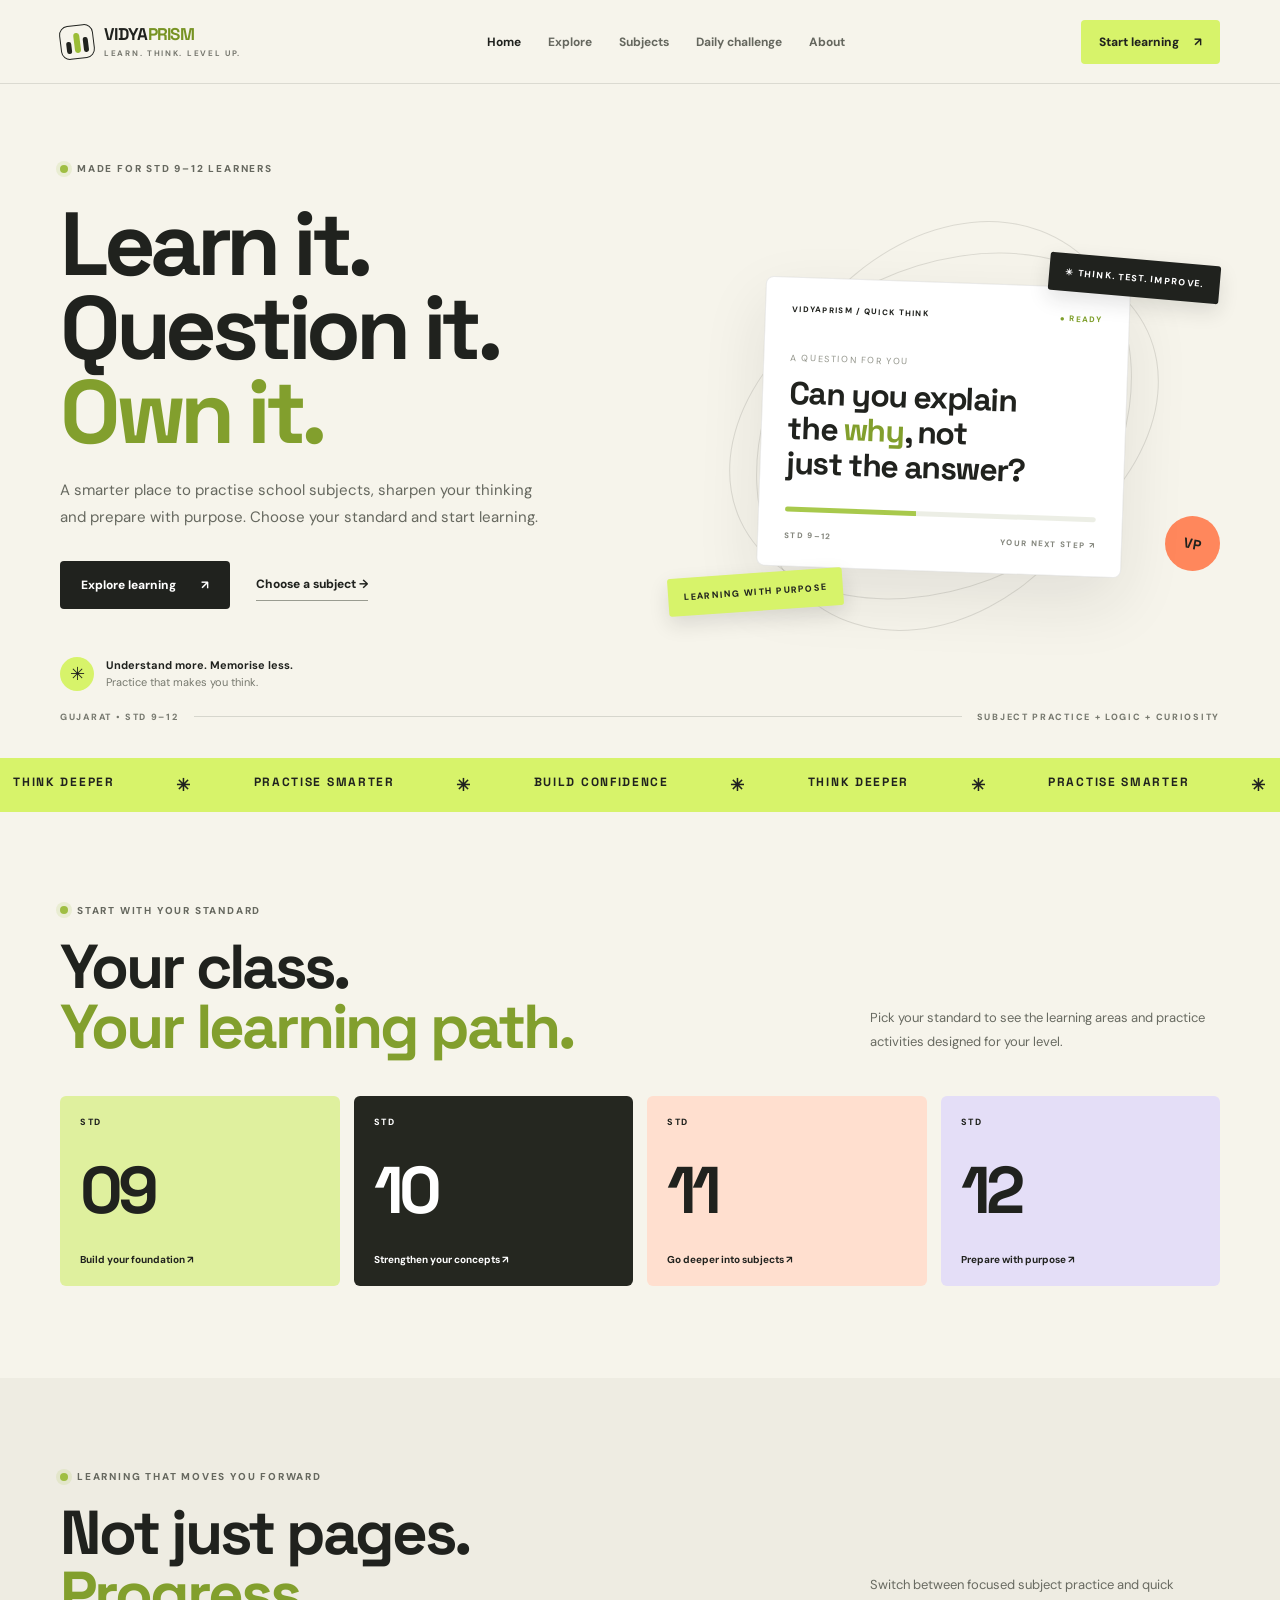
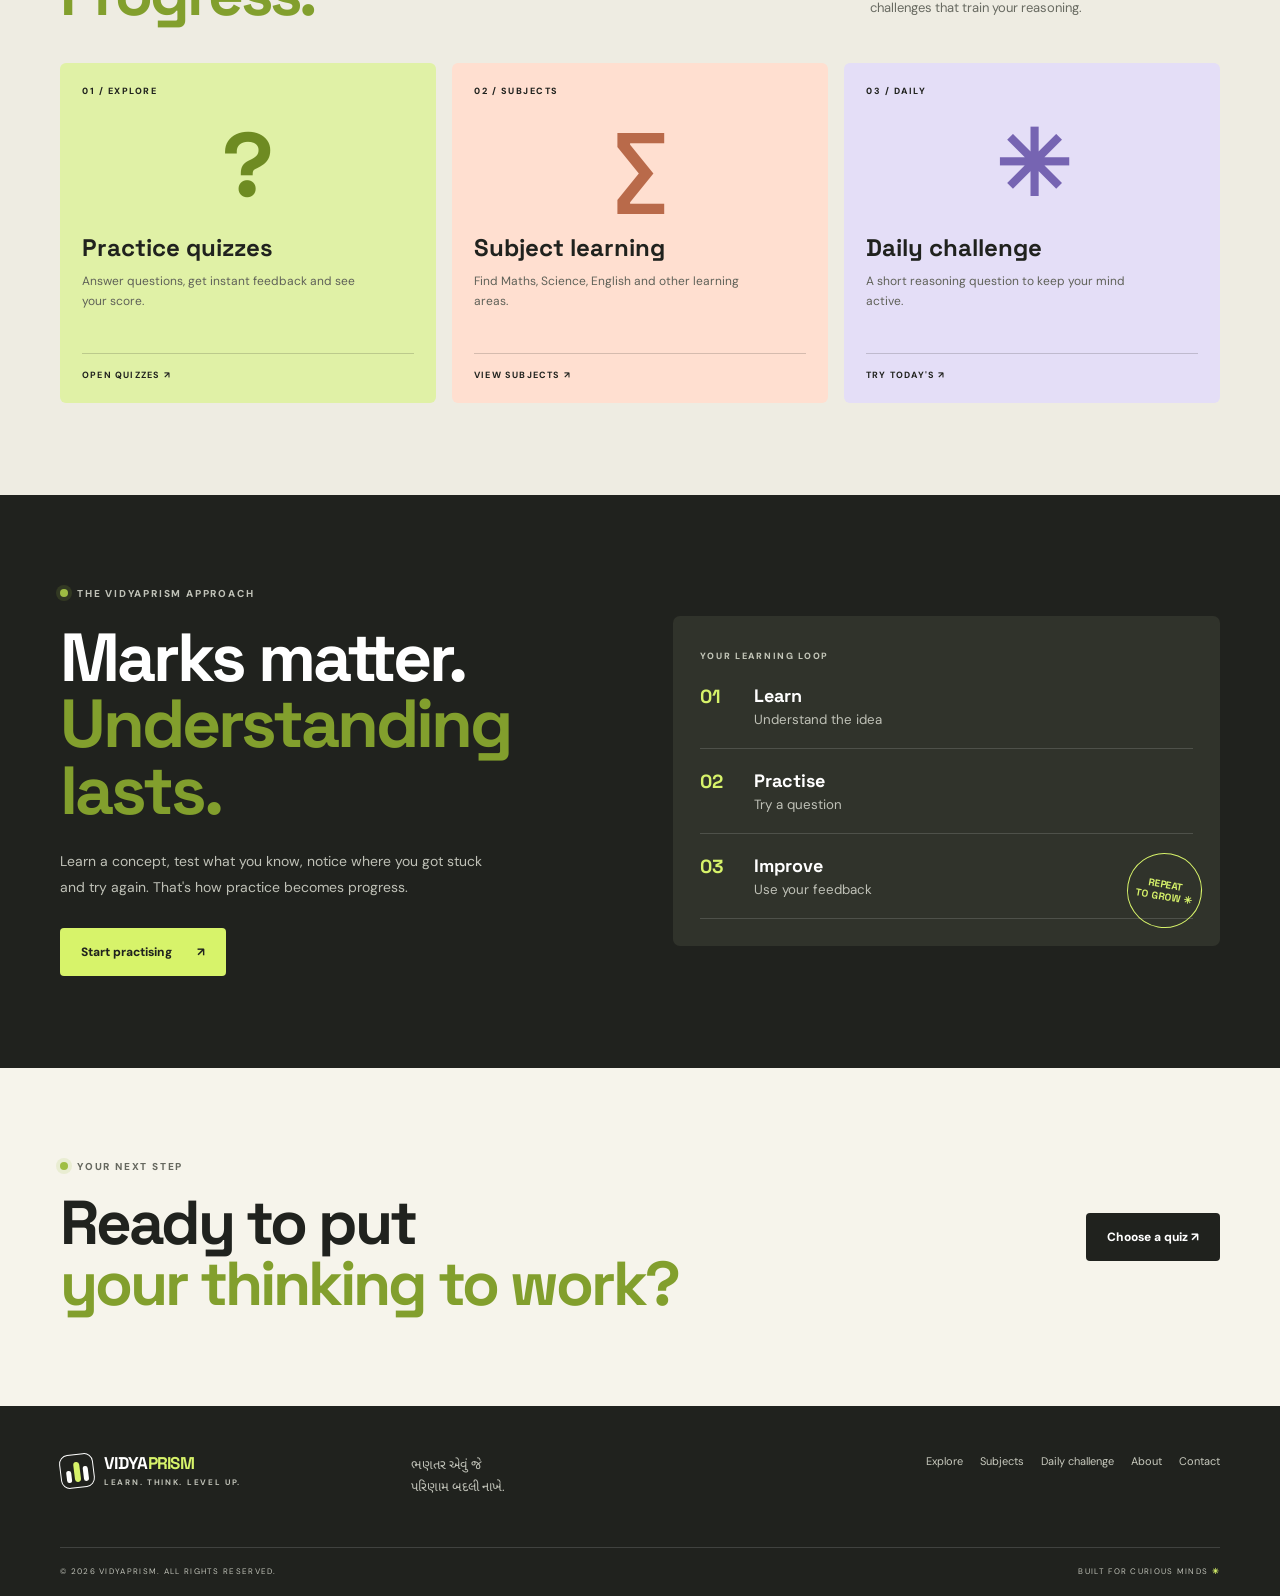
==== index.html @ 50ec36ed "Upload VIDYAPRISM Website" ====
<!doctype html>
<html lang="en">
<head>
<meta charset="utf-8"><meta name="viewport" content="width=device-width, initial-scale=1">
<meta name="theme-color" content="#f6f4eb"><meta name="description" content="VIDYAPRISM learning hub for Std 9–12: quizzes, subject practice and daily challenges.">
<title>Learn Beyond the Lesson | VIDYAPRISM</title>
<link rel="preconnect" href="https://fonts.googleapis.com"><link rel="preconnect" href="https://fonts.gstatic.com" crossorigin>
<link href="https://fonts.googleapis.com/css2?family=DM+Sans:wght@400;500;600;700;800&family=Space+Grotesk:wght@500;600;700&family=Noto+Sans+Gujarati:wght@400;500;600;700&display=swap" rel="stylesheet">
<link rel="stylesheet" href="assets/css/style.css"><script src="assets/js/app.js" defer></script>
</head>
<body>
<a class="skip-link" href="#main">Skip to content</a>
<header class="site-header"><div class="container nav-wrap">
<a class="brand" href="index.html" aria-label="VIDYAPRISM home"><span class="brand-mark"><i></i><i></i><i></i></span><span class="brand-name">VIDYA<span>PRISM</span><small>LEARN. THINK. LEVEL UP.</small></span></a>
<button class="menu-toggle" aria-label="Open navigation" aria-expanded="false" aria-controls="primary-nav"><span></span><span></span></button>
<nav class="nav-links" id="primary-nav" aria-label="Main navigation"><a class="active" href="index.html">Home</a><a class="" href="explore.html">Explore</a><a class="" href="subjects.html">Subjects</a><a class="" href="daily-challenge.html">Daily challenge</a><a class="" href="about.html">About</a></nav>
<a class="nav-cta" href="explore.html">Start learning <b>↗</b></a>
</div></header>
<main id="main">
<section class="hero section-pad"><div class="container hero-grid">
<div class="hero-copy"><div class="eyebrow"><i></i> MADE FOR STD 9–12 LEARNERS</div>
<h1>Learn it.<br>Question it.<br><em>Own it.</em></h1>
<p class="hero-lead">A smarter place to practise school subjects, sharpen your thinking and prepare with purpose. Choose your standard and start learning.</p>
<div class="hero-actions"><a class="btn btn-dark" href="explore.html">Explore learning <b>↗</b></a><a class="text-link" href="subjects.html">Choose a subject <b>→</b></a></div>
<div class="hero-proof"><span class="proof-icon">✳</span><p><strong>Understand more. Memorise less.</strong><br><span>Practice that makes you think.</span></p></div></div>
<div class="hero-art"><div class="orbit orbit-a"></div><div class="orbit orbit-b"></div>
<div class="hero-note note-top">✳ THINK. TEST. IMPROVE.</div>
<div class="hero-board"><div class="board-top"><span>VIDYAPRISM / QUICK THINK</span><span class="pill-live">● READY</span></div><div class="board-tag">A QUESTION FOR YOU</div>
<h2>Can you explain<br>the <em>why</em>, not<br>just the answer?</h2><div class="board-rule"></div><div class="board-bottom"><span>STD 9–12</span><span>YOUR NEXT STEP ↗</span></div></div>
<div class="hero-note note-bottom">LEARNING WITH PURPOSE</div><div class="hero-orb">VP</div></div>
</div><div class="container hero-meta"><span>GUJARAT • STD 9–12</span><i></i><span>SUBJECT PRACTICE + LOGIC + CURIOSITY</span></div></section>
<section class="ticker"><div class="ticker-track"><span>THINK DEEPER</span><b>✳</b><span>PRACTISE SMARTER</span><b>✳</b><span>BUILD CONFIDENCE</span><b>✳</b><span>THINK DEEPER</span><b>✳</b><span>PRACTISE SMARTER</span><b>✳</b></div></section>
<section class="section-pad"><div class="container"><div class="section-heading"><div><div class="eyebrow"><i></i> START WITH YOUR STANDARD</div><h2>Your class.<br><em>Your learning path.</em></h2></div><p>Pick your standard to see the learning areas and practice activities designed for your level.</p></div>
<div class="grade-grid">
<a class="grade-card" href="subjects.html?grade=9"><span>STD</span><strong>09</strong><b>Build your foundation ↗</b></a>
<a class="grade-card grade-dark" href="subjects.html?grade=10"><span>STD</span><strong>10</strong><b>Strengthen your concepts ↗</b></a>
<a class="grade-card grade-orange" href="subjects.html?grade=11"><span>STD</span><strong>11</strong><b>Go deeper into subjects ↗</b></a>
<a class="grade-card grade-purple" href="subjects.html?grade=12"><span>STD</span><strong>12</strong><b>Prepare with purpose ↗</b></a>
</div></div></section>
<section class="section-pad feature-section"><div class="container"><div class="section-heading"><div><div class="eyebrow"><i></i> LEARNING THAT MOVES YOU FORWARD</div><h2>Not just pages.<br><em>Progress.</em></h2></div><p>Switch between focused subject practice and quick challenges that train your reasoning.</p></div>
<div class="feature-grid">
<a class="feature-card lime-card" href="explore.html"><span class="card-index">01 / EXPLORE</span><div class="card-art">?</div><h3>Practice quizzes</h3><p>Answer questions, get instant feedback and see your score.</p><b>OPEN QUIZZES ↗</b></a>
<a class="feature-card peach-card" href="subjects.html"><span class="card-index">02 / SUBJECTS</span><div class="card-art">∑</div><h3>Subject learning</h3><p>Find Maths, Science, English and other learning areas.</p><b>VIEW SUBJECTS ↗</b></a>
<a class="feature-card purple-card" href="daily-challenge.html"><span class="card-index">03 / DAILY</span><div class="card-art">✳</div><h3>Daily challenge</h3><p>A short reasoning question to keep your mind active.</p><b>TRY TODAY'S ↗</b></a>
</div></div></section>
<section class="dark-feature section-pad"><div class="container dark-grid"><div><div class="eyebrow light"><i></i> THE VIDYAPRISM APPROACH</div><h2>Marks matter.<br><em>Understanding lasts.</em></h2><p>Learn a concept, test what you know, notice where you got stuck and try again. That's how practice becomes progress.</p><a class="btn btn-lime" href="explore.html">Start practising <b>↗</b></a></div>
<div class="dark-panel"><span>YOUR LEARNING LOOP</span><div class="loop-step"><b>01</b><strong>Learn</strong><small>Understand the idea</small></div><div class="loop-step"><b>02</b><strong>Practise</strong><small>Try a question</small></div><div class="loop-step"><b>03</b><strong>Improve</strong><small>Use your feedback</small></div><div class="loop-stamp">REPEAT<br>TO GROW ✳</div></div></div></section>
<section class="section-pad"><div class="container cta-strip"><div><div class="eyebrow"><i></i> YOUR NEXT STEP</div><h2>Ready to put<br><em>your thinking to work?</em></h2></div><a class="btn btn-dark" href="explore.html">Choose a quiz ↗</a></div></section>
</main>
<footer class="site-footer"><div class="container footer-top">
<a class="brand brand-footer" href="index.html"><span class="brand-mark"><i></i><i></i><i></i></span><span class="brand-name">VIDYA<span>PRISM</span><small>LEARN. THINK. LEVEL UP.</small></span></a>
<p>ભણતર એવું જે<br>પરિણામ બદલી નાખે.</p>
<div class="footer-links"><a href="explore.html">Explore</a><a href="subjects.html">Subjects</a><a href="daily-challenge.html">Daily challenge</a><a href="about.html">About</a><a href="contact.html">Contact</a></div>
</div><div class="container footer-bottom"><span>© <span data-year></span> VIDYAPRISM. ALL RIGHTS RESERVED.</span><span>BUILT FOR CURIOUS MINDS <b>✳</b></span></div></footer>
</body></html>
---- assets/css/style.css ----
*{box-sizing:border-box}html{scroll-behavior:smooth}body{margin:0;background:#f6f4eb;color:#20221e;font-family:"DM Sans","Noto Sans Gujarati",sans-serif;-webkit-font-smoothing:antialiased}a{color:inherit;text-decoration:none}button,input,select{font:inherit}.container{width:min(1160px,calc(100% - 48px));margin:auto}.section-pad{padding:92px 0}.compact-top{padding-top:12px}.skip-link{position:absolute;left:-999px;top:10px;background:#d7f36a;padding:12px;z-index:50}.skip-link:focus{left:10px}.site-header{height:84px;display:flex;align-items:center;border-bottom:1px solid #20221e20;position:sticky;top:0;z-index:20;background:#f6f4ebee;backdrop-filter:blur(12px)}.nav-wrap{display:flex;align-items:center;justify-content:space-between;gap:25px}.brand{display:flex;align-items:center;gap:10px;min-width:190px}.brand-mark{width:34px;height:34px;display:flex;align-items:flex-end;gap:3px;padding:5px;border:1.5px solid #20221e;border-radius:9px;transform:rotate(-7deg)}.brand-mark i{display:block;width:6px;background:#20221e;border-radius:4px;height:12px}.brand-mark i:nth-child(2){height:20px;background:#9bbd36}.brand-mark i:nth-child(3){height:15px}.brand-name{font:700 17px "Space Grotesk",sans-serif;letter-spacing:-.7px;line-height:1}.brand-name>span{color:#779323}.brand-name small{display:block;font:700 8px "DM Sans",sans-serif;letter-spacing:1.7px;margin-top:5px;color:#77786f}.nav-links{display:flex;gap:27px;align-items:center}.nav-links a{font-size:12px;font-weight:700;color:#65675e}.nav-links a.active,.nav-links a:hover{color:#20221e}.nav-cta{background:#d7f36a;padding:14px 18px;border-radius:4px;font-size:12px;font-weight:800}.nav-cta b{margin-left:12px}.menu-toggle{display:none}
.eyebrow{display:flex;align-items:center;gap:9px;font-size:10px;letter-spacing:1.8px;font-weight:800;color:#66685f;text-transform:uppercase}.eyebrow i{width:8px;height:8px;border-radius:50%;background:#9fbe43;box-shadow:0 0 0 4px #9fbe4325}h1,h2,h3,p{margin-top:0}.hero{padding-top:78px;padding-bottom:35px;overflow:hidden}.hero-grid{display:grid;grid-template-columns:1fr 1fr;gap:55px;align-items:center}.hero h1,.page-hero h1{font:700 clamp(58px,7vw,90px)/.94 "Space Grotesk",sans-serif;letter-spacing:-5.5px;margin:27px 0 22px}.hero h1 em,.page-hero h1 em,.section-heading h2 em,.dark-grid h2 em,.cta-strip h2 em,.about-quote h2 em{font-style:normal;color:#829f2d}.hero-lead,.page-hero p{max-width:500px;font-size:15px;line-height:1.8;color:#66685f}.hero-actions{display:flex;gap:26px;align-items:center;margin-top:30px}.btn{display:inline-flex;align-items:center;gap:25px;padding:16px 21px;border:0;border-radius:4px;font-size:12px;font-weight:800;cursor:pointer;transition:transform .2s,background .2s}.btn:hover{transform:translateY(-2px)}.btn-dark{background:#20221e;color:#fff}.btn-dark:hover{background:#3c4036}.btn-lime{background:#d7f36a;color:#20221e}.text-link{font-size:12px;font-weight:800;border-bottom:1px solid #999b90;padding:8px 0}.hero-proof{display:flex;align-items:center;gap:12px;margin-top:48px}.proof-icon{width:34px;height:34px;display:grid;place-items:center;background:#d7f36a;border-radius:50%;font-size:18px}.hero-proof p{font-size:11px;line-height:1.5;margin:0}.hero-proof p span{color:#77796f}.hero-art{height:470px;position:relative;display:grid;place-items:center}.orbit{position:absolute;border:1px solid #20221e20;border-radius:50%}.orbit-a{width:450px;height:320px;transform:rotate(-25deg)}.orbit-b{width:340px;height:440px;transform:rotate(35deg)}.hero-board{position:relative;z-index:2;background:white;border:1px solid #20221e18;border-radius:8px;width:min(365px,82%);padding:26px;box-shadow:0 25px 65px #20221e18;transform:rotate(2deg)}.board-top,.board-bottom{display:flex;justify-content:space-between;font-size:8px;letter-spacing:1.3px;font-weight:800}.pill-live{color:#7e9f2b}.board-tag{font-size:9px;letter-spacing:1.6px;color:#92948a;margin-top:38px}.hero-board h2{font:700 32px/1.1 "Space Grotesk",sans-serif;letter-spacing:-1.4px;margin:12px 0 25px}.hero-board h2 em{color:#829f2d;font-style:normal}.board-rule{height:5px;background:linear-gradient(90deg,#a8c94c 42%,#eceee5 42%);border-radius:8px}.board-bottom{margin-top:18px;color:#85877e}.hero-note{position:absolute;z-index:3;background:#20221e;color:white;padding:13px 16px;font-size:9px;font-weight:800;letter-spacing:1.3px;border-radius:3px;box-shadow:0 8px 20px #20221e20}.note-top{right:0;top:68px;transform:rotate(5deg)}.note-bottom{left:0;bottom:50px;background:#d7f36a;color:#20221e;transform:rotate(-4deg)}.hero-orb{position:absolute;right:0;bottom:90px;width:55px;height:55px;border-radius:50%;background:#ff875c;display:grid;place-items:center;font:700 14px "Space Grotesk";transform:rotate(10deg)}.hero-meta{display:flex;gap:15px;align-items:center;font-size:9px;letter-spacing:1.7px;font-weight:800;color:#77796f;margin-top:20px}.hero-meta i{height:1px;background:#20221e25;flex:1}.ticker{background:#d7f36a;padding:16px 0;overflow:hidden}.ticker-track{display:flex;justify-content:space-around;gap:35px;white-space:nowrap;font:700 12px "Space Grotesk";letter-spacing:1.7px}.ticker-track b{font-size:17px}
.section-heading{display:flex;justify-content:space-between;align-items:flex-end;gap:30px;margin-bottom:38px}.section-heading h2,.cta-strip h2{font:700 clamp(42px,5vw,62px)/.98 "Space Grotesk";letter-spacing:-3px;margin:20px 0 0}.section-heading>p{max-width:350px;font-size:13px;line-height:1.8;color:#686a61;margin:0 0 5px}.grade-grid{display:grid;grid-template-columns:repeat(4,1fr);gap:14px}.grade-card{min-height:190px;background:#dff09e;padding:20px;border-radius:6px;display:flex;flex-direction:column;justify-content:space-between;transition:transform .2s}.grade-card:hover,.feature-card:hover,.contact-card:hover{transform:translateY(-5px)}.grade-card>span{font-size:9px;font-weight:800;letter-spacing:1.6px}.grade-card>strong{font:700 66px/.9 "Space Grotesk";letter-spacing:-5px}.grade-card>b{font-size:10px}.grade-dark{background:#252720;color:#fff}.grade-orange{background:#ffdfcf}.grade-purple{background:#e4def7}.feature-section{background:#eeece2}.feature-grid{display:grid;grid-template-columns:repeat(3,1fr);gap:16px}.feature-card{padding:22px;min-height:340px;border-radius:6px;display:flex;flex-direction:column;transition:transform .2s}.lime-card{background:#e0f1a6}.peach-card{background:#ffdfd0}.purple-card{background:#e4def7}.card-index{font-size:9px;letter-spacing:1.5px;font-weight:800}.card-art{height:135px;display:grid;place-items:center;font:700 90px "Space Grotesk";color:#6e8b22}.peach-card .card-art{color:#b96a4a}.purple-card .card-art{color:#7664b2}.feature-card h3{font:700 24px "Space Grotesk";margin:0 0 8px}.feature-card p{font-size:12px;line-height:1.7;color:#5f6158;max-width:280px}.feature-card>b{font-size:9px;letter-spacing:1.2px;margin-top:auto;padding-top:15px;border-top:1px solid #20221e30}
.dark-feature{background:#20221e;color:white}.dark-grid{display:grid;grid-template-columns:1fr 1fr;gap:65px;align-items:center}.eyebrow.light{color:#bfc1b7}.dark-grid h2{font:700 clamp(45px,5.5vw,68px)/.98 "Space Grotesk";letter-spacing:-3px;margin:25px 0}.dark-grid>div>p{max-width:430px;color:#bfc1b7;font-size:14px;line-height:1.8;margin-bottom:28px}.dark-panel{background:#30332b;padding:27px;border-radius:7px;position:relative}.dark-panel>span{font-size:9px;letter-spacing:1.7px;color:#c4c7b9;font-weight:800}.loop-step{display:grid;grid-template-columns:42px 1fr;gap:0 12px;padding:20px 0;border-bottom:1px solid #ffffff25}.loop-step b{grid-row:span 2;color:#d7f36a;font:700 19px "Space Grotesk"}.loop-step strong{font:700 18px "Space Grotesk"}.loop-step small{color:#bfc1b7;margin-top:4px}.loop-stamp{position:absolute;right:18px;bottom:18px;border:1px solid #d7f36a;color:#d7f36a;border-radius:50%;width:75px;height:75px;display:grid;place-items:center;text-align:center;font:700 10px/1.2 "Space Grotesk";transform:rotate(10deg)}.cta-strip{display:flex;justify-content:space-between;align-items:center;gap:25px}.cta-strip h2{margin-top:20px}
.site-footer{background:#20221e;color:white;padding:48px 0 20px}.footer-top{display:grid;grid-template-columns:1fr 1fr 1.4fr;gap:25px;align-items:start;padding-bottom:35px}.brand-footer .brand-mark{border-color:white}.brand-footer .brand-mark i{background:white}.brand-footer .brand-mark i:nth-child(2){background:#d7f36a}.brand-footer .brand-name>span{color:#d7f36a}.brand-footer .brand-name small{color:#bfc1b7}.footer-top>p{font-size:13px;line-height:1.7;color:#bfc1b7}.footer-links{display:flex;justify-content:flex-end;gap:17px;flex-wrap:wrap}.footer-links a{font-size:11px;color:#c8cabe}.footer-links a:hover{color:#d7f36a}.footer-bottom{border-top:1px solid #ffffff25;padding-top:18px;display:flex;justify-content:space-between;font-size:8px;letter-spacing:1.3px;color:#bfc1b7}.footer-bottom b{color:#d7f36a}
.page-hero{padding-top:85px;padding-bottom:48px}.page-hero h1{max-width:850px}.page-hero p{max-width:650px}.toolbar{display:grid;grid-template-columns:180px 190px 1fr;gap:14px;padding:18px;background:#ebe9de;border-radius:6px;margin-bottom:35px}.toolbar label,.subject-select label{display:block;font-size:9px;letter-spacing:1.4px;font-weight:800;margin-bottom:8px;color:#65675e}.toolbar select,.toolbar input,.subject-select select{width:100%;padding:13px;border:1px solid #20221e24;background:#fff;border-radius:4px;color:#20221e;font-size:12px;outline-offset:2px}.quiz-layout{display:grid;grid-template-columns:1fr 260px;gap:30px}.results-head{display:flex;justify-content:space-between;align-items:center;margin-bottom:16px}.results-head h2{font:700 24px "Space Grotesk";margin:0}.results-head span{font-size:10px;color:#77796f}.quiz-list{display:grid;gap:12px}.quiz-item{background:white;border:1px solid #20221e12;border-radius:6px;padding:19px;display:grid;grid-template-columns:1fr auto;gap:12px;align-items:center}.quiz-item .meta{font-size:9px;letter-spacing:1.2px;color:#7c8f39;font-weight:800}.quiz-item h3{font:700 19px "Space Grotesk";margin:8px 0 5px}.quiz-item p{font-size:11px;color:#6c6e65;margin:0}.quiz-item button{border:0;background:#d7f36a;padding:12px 14px;border-radius:4px;font-size:11px;font-weight:800;cursor:pointer}.progress-card{background:#20221e;color:white;border-radius:6px;padding:22px;height:max-content}.progress-card .eyebrow{color:#d7f36a}.progress-card>strong{display:block;font:700 43px "Space Grotesk";margin-top:20px}.progress-card>span{font-size:9px;letter-spacing:1.2px;color:#bfc1b7}.progress-card hr{border:0;border-top:1px solid #ffffff2b;margin:23px 0}.progress-card .text-link{display:inline-block;color:white;margin-top:20px}.small-note{font-size:10px;line-height:1.6;color:#77796f;margin-top:18px}.progress-card .small-note{color:#bfc1b7}.quiz-player{margin-top:30px;background:#fff;border-radius:7px;padding:28px;border:1px solid #20221e18}.quiz-player h2{font:700 25px "Space Grotesk"}.question-block{padding:20px 0;border-top:1px solid #20221e18}.question-block h3{font-size:15px;line-height:1.5}.choice{display:flex;gap:10px;align-items:center;padding:10px;border:1px solid #20221e20;border-radius:4px;margin:8px 0;font-size:12px;cursor:pointer}.choice:has(input:checked){background:#f0f7d9;border-color:#9fbe43}.choice input{accent-color:#829f2d}.feedback{font-size:13px;line-height:1.6;margin-top:16px}.feedback.success{color:#4c761d}.feedback.error{color:#a84b2d}
.subject-select{display:flex;align-items:center;gap:20px;margin-bottom:22px}.subject-select label{margin:0}.subject-select select{max-width:180px}.subject-intro{background:#20221e;color:white;padding:24px;border-radius:6px;margin-bottom:18px;display:flex;justify-content:space-between;align-items:center;gap:20px}.subject-intro h2{font:700 25px "Space Grotesk";margin:0}.subject-intro p{font-size:11px;color:#c6c8be;margin:5px 0 0}.subject-intro span{font:700 50px "Space Grotesk";color:#d7f36a}.subject-grid{display:grid;grid-template-columns:repeat(3,1fr);gap:14px}.subject-card{background:#fff;padding:22px;border:1px solid #20221e12;border-radius:6px;min-height:190px;display:flex;flex-direction:column}.subject-card .subject-symbol{font:700 33px "Space Grotesk";color:#829f2d}.subject-card h3{font:700 19px "Space Grotesk";margin:10px 0 6px}.subject-card p{font-size:11px;color:#6a6c63;line-height:1.6}.subject-card a{font-size:10px;font-weight:800;margin-top:auto;padding-top:10px}
.daily-wrap{display:grid;grid-template-columns:1fr 270px;gap:25px;align-items:start}.daily-card{background:#fff;padding:32px;border-radius:7px;border:1px solid #20221e12;box-shadow:0 18px 40px #20221e0c}.daily-card-top{display:flex;justify-content:space-between;font-size:9px;letter-spacing:1.4px;font-weight:800;color:#73756c}.daily-count{font-size:10px;color:#8aa72f;font-weight:800;letter-spacing:1.5px;margin-top:45px}.daily-card h2{font:700 32px/1.15 "Space Grotesk";max-width:600px;margin:12px 0 24px}.daily-options{display:grid;gap:9px;margin-bottom:20px}.daily-options label{display:flex;align-items:center;gap:11px;border:1px solid #20221e20;border-radius:4px;padding:13px;font-size:12px;cursor:pointer}.daily-options label:has(input:checked){background:#f1f7dc;border-color:#9fbe43}.daily-options input{accent-color:#829f2d}.daily-card button:disabled{opacity:.45;cursor:not-allowed}.daily-aside{background:#e4f0b7;padding:24px;border-radius:6px}.daily-aside h3{font:700 26px/1.1 "Space Grotesk";margin:25px 0 10px}.daily-aside p{font-size:12px;line-height:1.7;color:#5d6545}.daily-aside .text-link{display:inline-block;margin-top:15px}
.about-grid{display:grid;grid-template-columns:1fr 1fr;gap:65px;align-items:center}.about-quote{background:#dff09e;padding:42px;border-radius:6px;min-height:290px;display:flex;flex-direction:column;justify-content:space-between}.about-quote>span{font-size:35px}.about-quote h2{font:700 37px/1.15 "Space Grotesk";letter-spacing:-1.7px;margin:0}.about-copy h3{font:700 25px/1.2 "Space Grotesk";margin:20px 0 12px}.about-copy p{font-size:13px;line-height:1.8;color:#66685f}.mentor{display:flex;flex-direction:column;border-top:1px solid #20221e25;padding-top:17px;margin-top:25px}.mentor b{font-size:12px}.mentor span{font-size:9px;letter-spacing:1.2px;color:#77796f;margin-top:5px}.value-list>div{display:flex;align-items:center;gap:20px;padding:23px 0;border-bottom:1px solid #ffffff30}.value-list b{color:#d7f36a;font:700 20px "Space Grotesk"}.value-list span{font:600 18px "Space Grotesk"}
.contact-grid{display:grid;grid-template-columns:repeat(3,1fr);gap:15px}.contact-card{padding:25px;background:#e3f0b5;border-radius:6px;min-height:210px;display:flex;flex-direction:column;transition:transform .2s}.contact-card:nth-child(2){background:#ffdfd0}.contact-card:nth-child(3){background:#e4def7}.contact-card>span{font-size:9px;letter-spacing:1.4px;font-weight:800}.contact-card strong{font:700 23px "Space Grotesk";margin-top:35px}.contact-card p{font-size:11px;line-height:1.6;color:#62645b;margin:9px 0 0}
@media(max-width:900px){.nav-links{gap:14px}.nav-links a{font-size:10px}.hero-grid{gap:20px}.hero h1{font-size:72px}.hero-art{transform:scale(.92)}.grade-grid{grid-template-columns:repeat(2,1fr)}.dark-grid{gap:35px}.toolbar{grid-template-columns:1fr 1fr}.search-box{grid-column:span 2}}
@media(max-width:680px){.container{width:calc(100% - 34px)}.site-header{height:70px}.menu-toggle{display:flex;flex-direction:column;gap:5px;border:0;background:none;padding:9px}.menu-toggle span{width:23px;height:2px;background:#20221e}.nav-cta{display:none}.nav-links{display:none;position:absolute;top:69px;left:0;right:0;background:#f6f4eb;padding:20px 25px;flex-direction:column;align-items:flex-start;border-bottom:1px solid #20221e20}.nav-links.open{display:flex}.hero{padding-top:52px}.hero-grid{grid-template-columns:1fr}.hero h1,.page-hero h1{font-size:clamp(55px,14vw,78px);letter-spacing:-4px}.hero-art{height:390px;transform:none}.hero-board{width:80%}.hero-meta{font-size:8px}.section-pad{padding:68px 0}.section-heading{display:block}.section-heading>p{margin-top:18px}.section-heading h2,.cta-strip h2{font-size:45px}.grade-grid{gap:10px}.grade-card{min-height:160px}.grade-card>strong{font-size:57px}.feature-grid,.subject-grid,.contact-grid{grid-template-columns:1fr}.feature-card{min-height:290px}.card-art{height:105px}.dark-grid{grid-template-columns:1fr;gap:35px}.dark-grid h2{font-size:48px}.cta-strip{display:block}.cta-strip .btn{margin-top:25px}.footer-top{grid-template-columns:1fr;gap:20px}.footer-links{justify-content:flex-start}.footer-bottom{flex-direction:column;gap:10px}.page-hero{padding-top:60px;padding-bottom:35px}.toolbar{grid-template-columns:1fr}.search-box{grid-column:auto}.quiz-layout,.daily-wrap,.about-grid{grid-template-columns:1fr}.progress-card{order:-1}.subject-select{align-items:flex-start;flex-direction:column;gap:9px}.subject-intro{padding:18px}.subject-intro span{font-size:38px}.daily-card{padding:22px}.daily-card h2{font-size:27px}.about-quote{min-height:230px;padding:28px}.about-quote h2{font-size:30px}}
@media(prefers-reduced-motion:reduce){html{scroll-behavior:auto}*,*::before,*::after{transition:none!important;animation:none!important}}

/* Senior secondary stream selectors */
.subject-controls{display:flex;align-items:end;gap:1.25rem;flex-wrap:wrap}
.subject-controls>div{display:grid;gap:.45rem;min-width:180px}
.subject-controls select{min-width:180px}
#stream-filter-wrap[hidden],#stream-control[hidden]{display:none!important}
@media(max-width:640px){.subject-controls{align-items:stretch}.subject-controls>div,.subject-controls select{width:100%}}
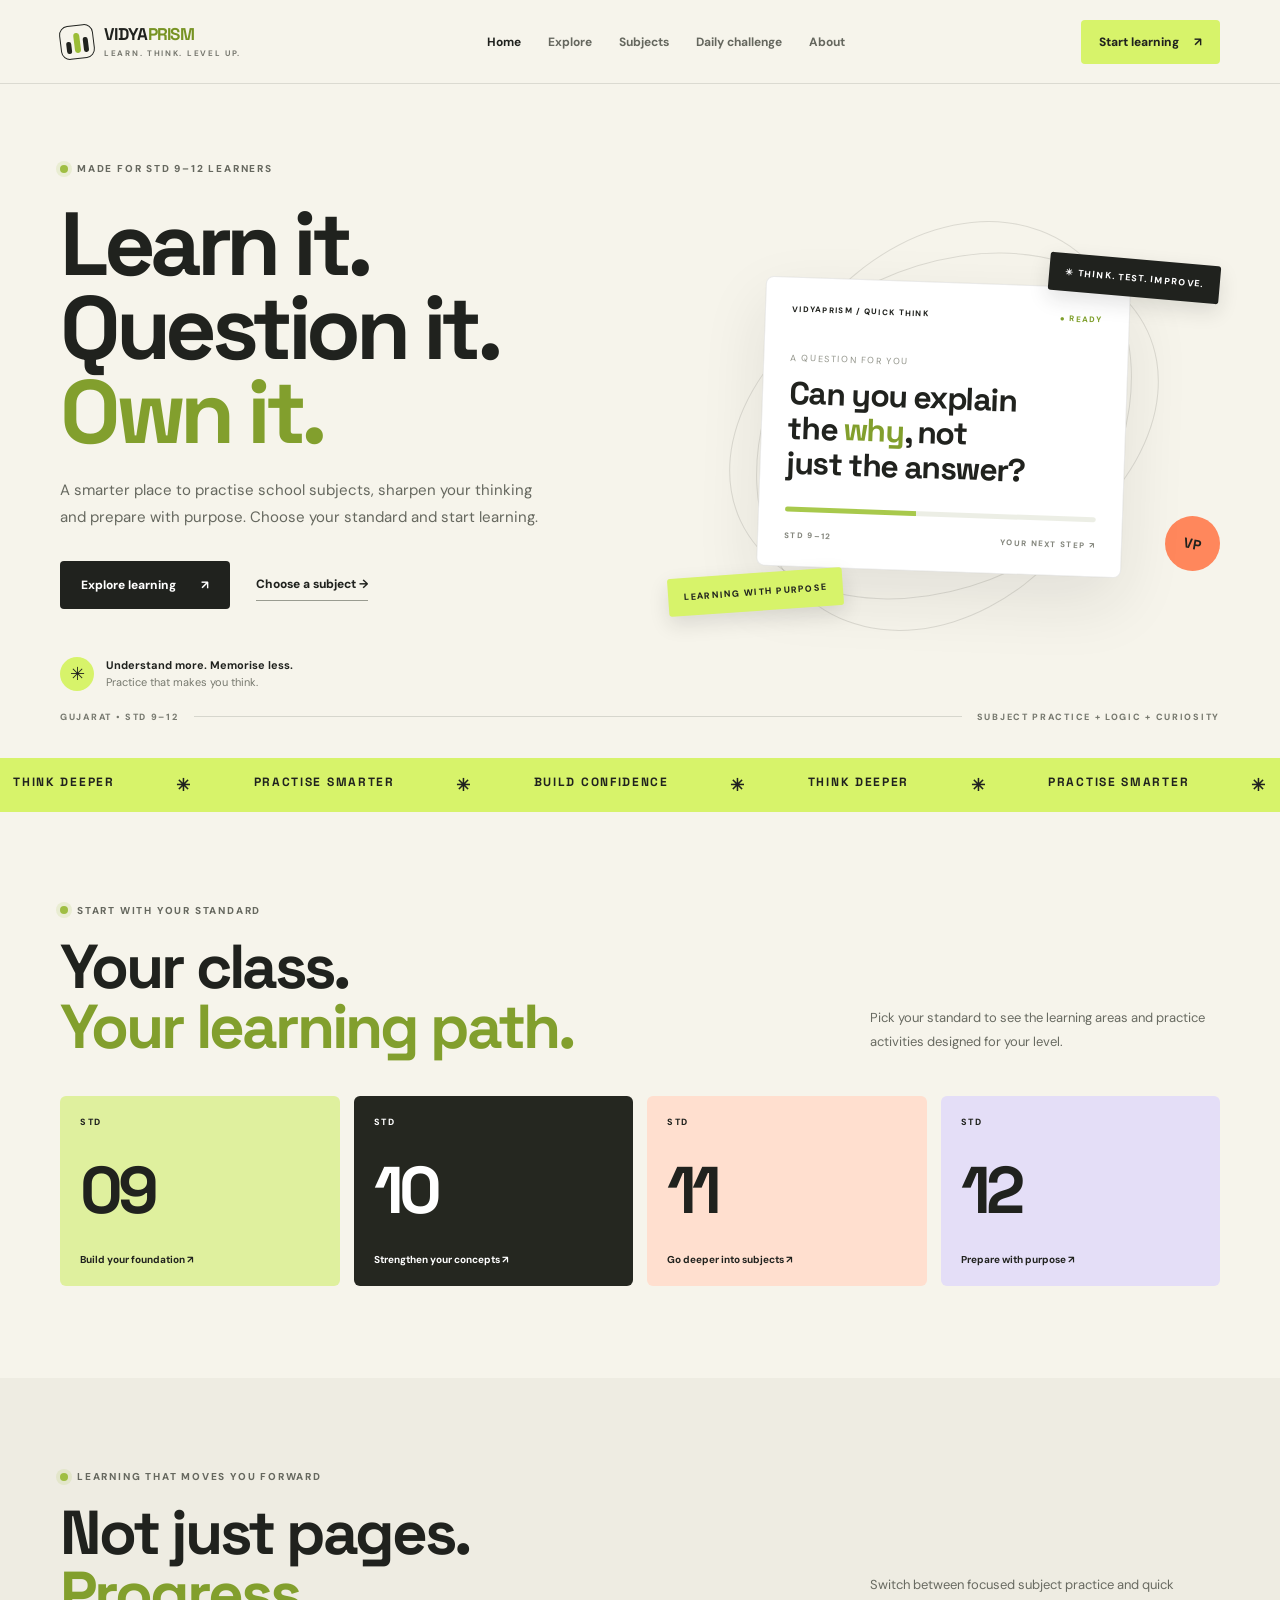
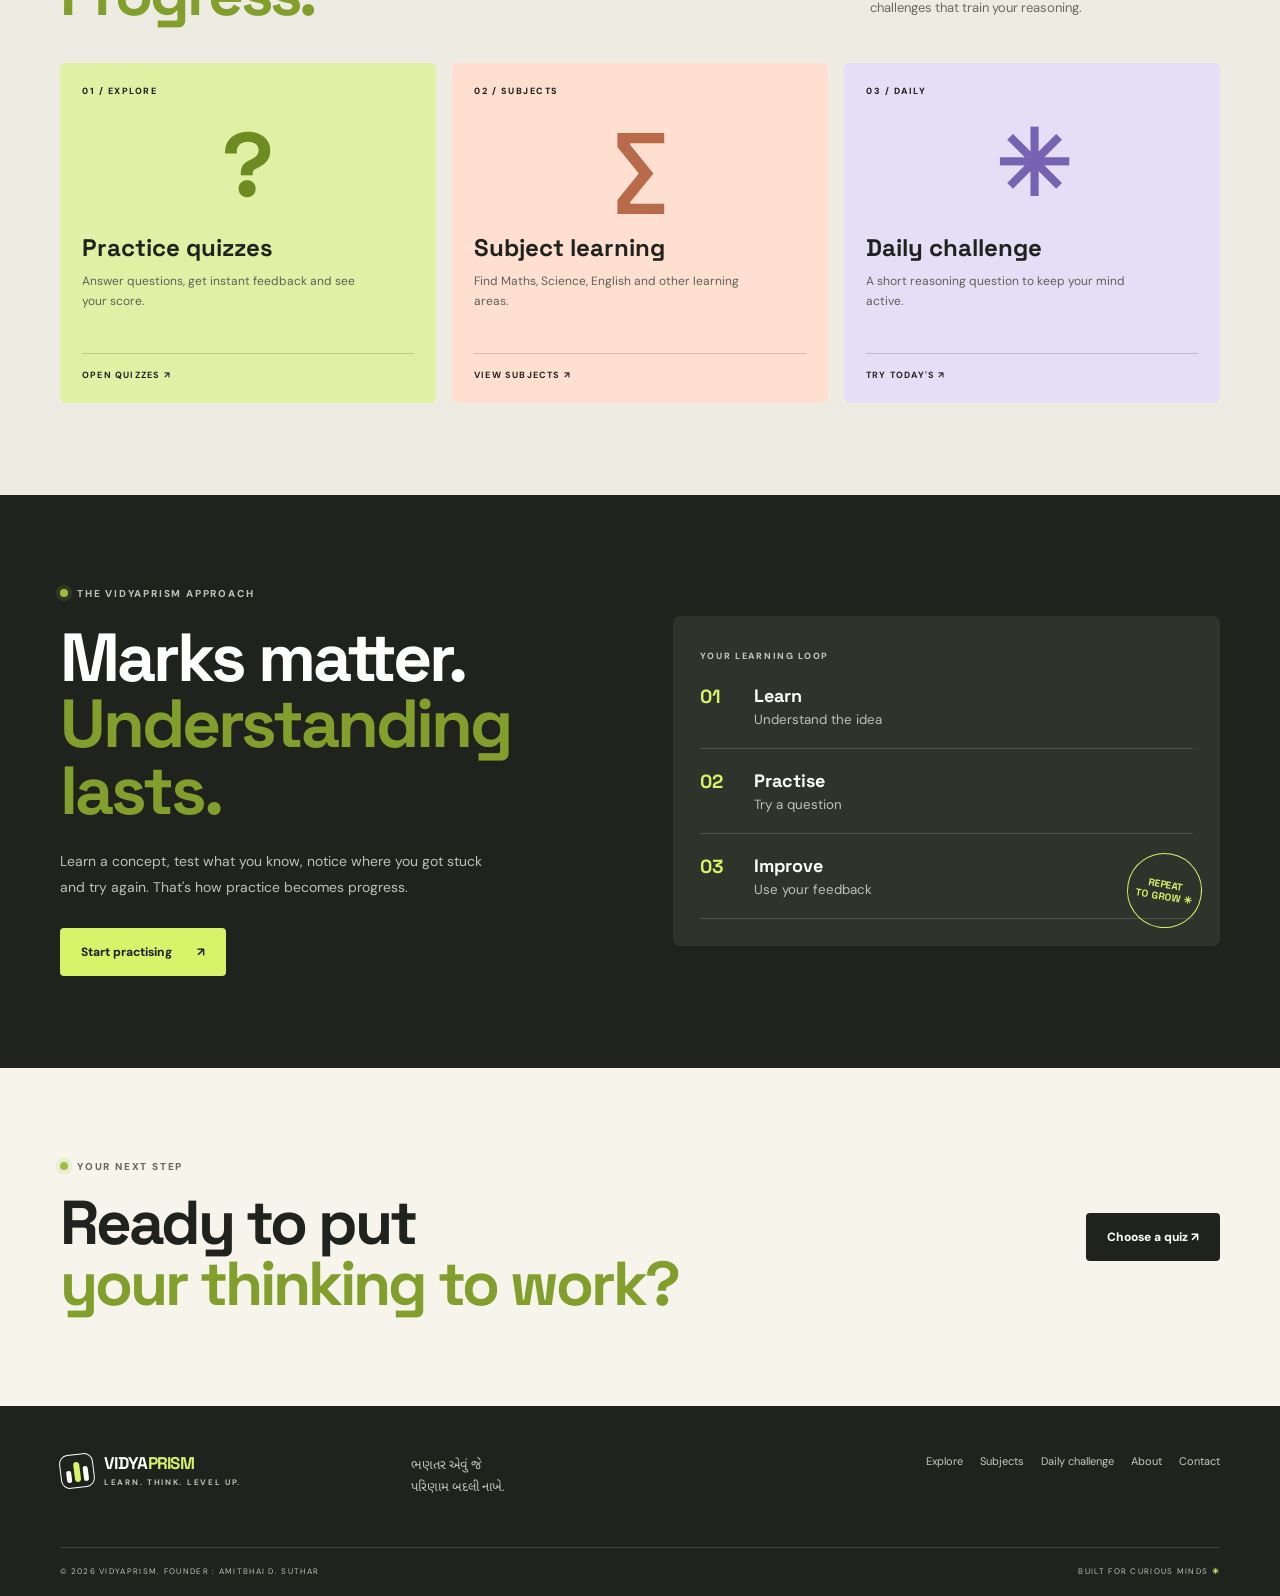
==== commit 97a17c38: "Enhance index.html with SEO and branding updates Updated meta tags and footer information for improv" ====
--- a/index.html
+++ b/index.html
@@ -1,12 +1,62 @@
 <!doctype html>
 <html lang="en">
 <head>
-<meta charset="utf-8"><meta name="viewport" content="width=device-width, initial-scale=1">
-<meta name="theme-color" content="#f6f4eb"><meta name="description" content="VIDYAPRISM learning hub for Std 9–12: quizzes, subject practice and daily challenges.">
-<title>Learn Beyond the Lesson | VIDYAPRISM</title>
-<link rel="preconnect" href="https://fonts.googleapis.com"><link rel="preconnect" href="https://fonts.gstatic.com" crossorigin>
+<meta name="google-site-verification" content="e9oBO3vE6aoMUTgIbEby07bbnp7BlCsV787niGnKYgQ" />
+<meta charset="utf-8">
+<meta name="viewport" content="width=device-width, initial-scale=1">
+<meta name="theme-color" content="#f6f4eb">
+<title>VIDYAPRISM | Learn Beyond the Lesson — Std 9–12 Learning Hub</title>
+<meta name="description" content="VIDYAPRISM is an interactive online learning hub for Std 9–12 students in Gujarat. Practise Maths, Science, English, quizzes, and daily reasoning challenges.">
+<meta name="keywords" content="VIDYAPRISM, Vidyaprism Gujarat, Std 9 10 11 12 practice, online quizzes, daily challenge, school subjects learning">
+<meta name="author" content="Amitbhai D. Suthar">
+<meta name="robots" content="index, follow">
+<link rel="canonical" href="https://marwadijangid-source.github.io/vidyaprism/">
+
+<!-- Open Graph / Social Sharing Tags -->
+<meta property="og:type" content="website">
+<meta property="og:site_name" content="VIDYAPRISM">
+<meta property="og:title" content="VIDYAPRISM | Learn Beyond the Lesson">
+<meta property="og:description" content="VIDYAPRISM learning hub for Std 9–12: quizzes, subject practice and daily challenges.">
+<meta property="og:url" content="https://marwadijangid-source.github.io/vidyaprism/">
+
+<!-- Twitter Card Tags -->
+<meta name="twitter:card" content="summary">
+<meta name="twitter:title" content="VIDYAPRISM | Learn Beyond the Lesson">
+<meta name="twitter:description" content="VIDYAPRISM learning hub for Std 9–12: quizzes, subject practice and daily challenges.">
+
+<!-- Google Brand, Creator & Site Name Schema (JSON-LD) -->
+<script type="application/ld+json">
+{
+  "@context": "https://schema.org",
+  "@graph": [
+    {
+      "@type": "WebSite",
+      "@id": "https://marwadijangid-source.github.io/vidyaprism/#website",
+      "name": "VIDYAPRISM",
+      "alternateName": ["Vidyaprism", "VIDYAPRISM Learning Hub"],
+      "url": "https://marwadijangid-source.github.io/vidyaprism/",
+      "description": "VIDYAPRISM learning hub for Std 9–12: quizzes, subject practice and daily challenges."
+    },
+    {
+      "@type": "EducationalOrganization",
+      "@id": "https://marwadijangid-source.github.io/vidyaprism/#organization",
+      "name": "VIDYAPRISM",
+      "url": "https://marwadijangid-source.github.io/vidyaprism/",
+      "founder": {
+        "@type": "Person",
+        "name": "Amitbhai D. Suthar"
+      },
+      "areaServed": "Gujarat, India"
+    }
+  ]
+}
+</script>
+
+<link rel="preconnect" href="https://fonts.googleapis.com">
+<link rel="preconnect" href="https://fonts.gstatic.com" crossorigin>
 <link href="https://fonts.googleapis.com/css2?family=DM+Sans:wght@400;500;600;700;800&family=Space+Grotesk:wght@500;600;700&family=Noto+Sans+Gujarati:wght@400;500;600;700&display=swap" rel="stylesheet">
-<link rel="stylesheet" href="assets/css/style.css"><script src="assets/js/app.js" defer></script>
+<link rel="stylesheet" href="assets/css/style.css">
+<script src="assets/js/app.js" defer></script>
 </head>
 <body>
 <a class="skip-link" href="#main">Skip to content</a>
@@ -51,5 +101,6 @@
 <a class="brand brand-footer" href="index.html"><span class="brand-mark"><i></i><i></i><i></i></span><span class="brand-name">VIDYA<span>PRISM</span><small>LEARN. THINK. LEVEL UP.</small></span></a>
 <p>ભણતર એવું જે<br>પરિણામ બદલી નાખે.</p>
 <div class="footer-links"><a href="explore.html">Explore</a><a href="subjects.html">Subjects</a><a href="daily-challenge.html">Daily challenge</a><a href="about.html">About</a><a href="contact.html">Contact</a></div>
-</div><div class="container footer-bottom"><span>© <span data-year></span> VIDYAPRISM. ALL RIGHTS RESERVED.</span><span>BUILT FOR CURIOUS MINDS <b>✳</b></span></div></footer>
-</body></html>+</div><div class="container footer-bottom"><span>© <span data-year></span> VIDYAPRISM. FOUNDER : AMITBHAI D. SUTHAR</span><span>BUILT FOR CURIOUS MINDS <b>✳</b></span></div></footer>
+</body>
+</html>
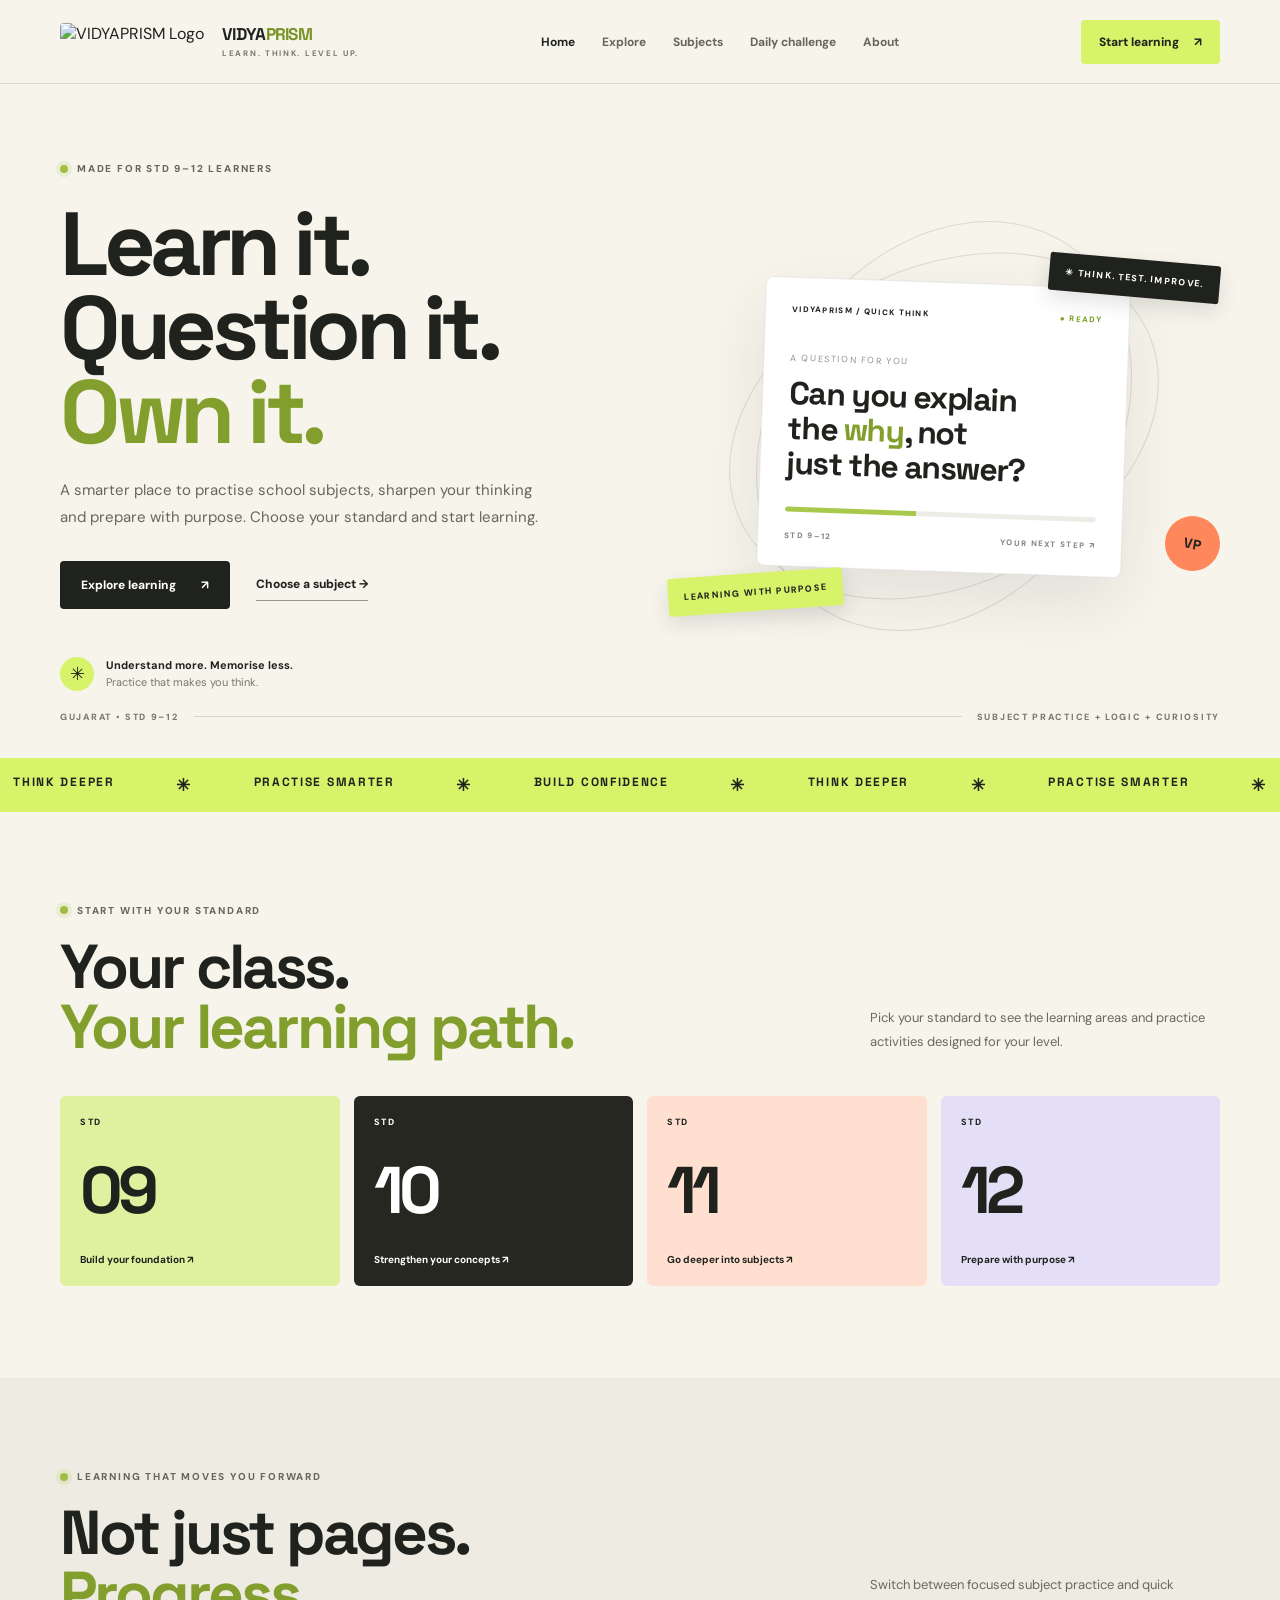
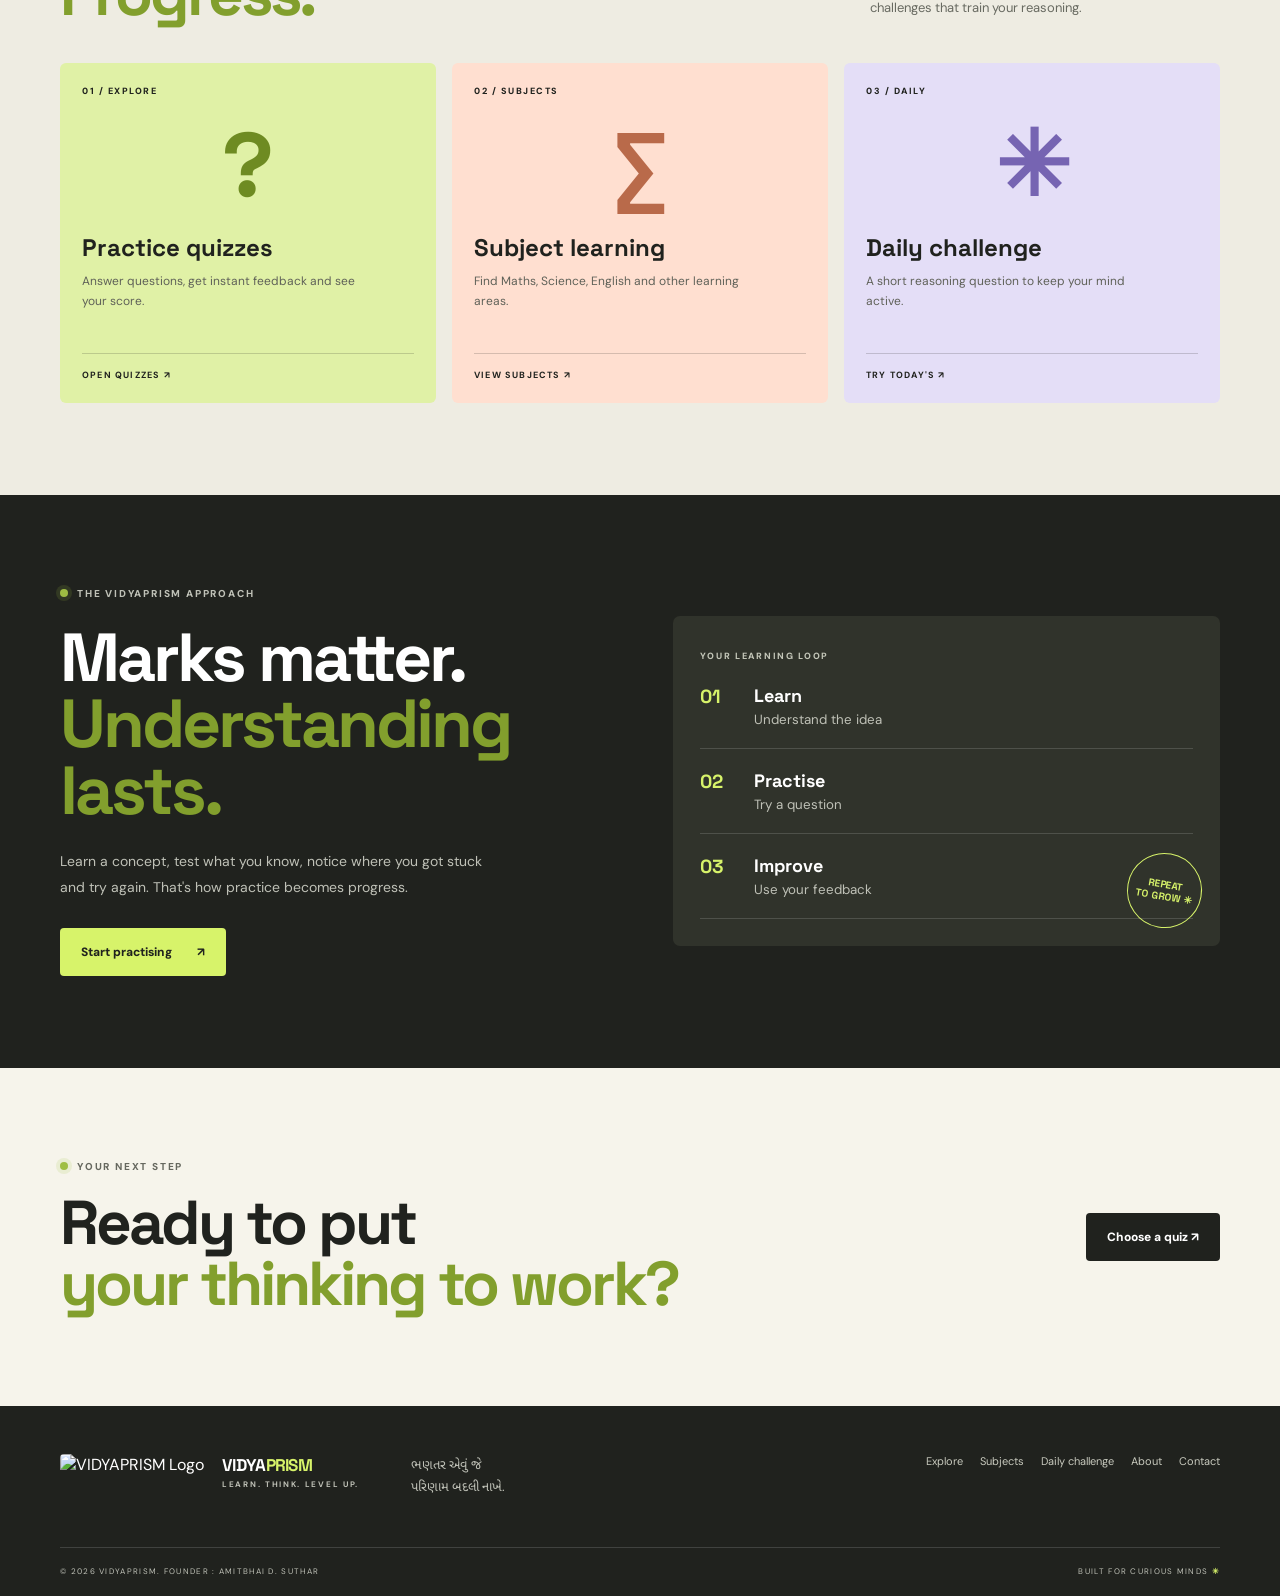
==== commit e903526f: "Add favicon and logo to index.html" ====
--- a/index.html
+++ b/index.html
@@ -11,6 +11,9 @@
 <meta name="author" content="Amitbhai D. Suthar">
 <meta name="robots" content="index, follow">
 <link rel="canonical" href="https://marwadijangid-source.github.io/vidyaprism/">
+
+<!-- Favicon -->
+<link rel="icon" type="image/jpeg" href="assets/images/logo.jpeg">
 
 <!-- Open Graph / Social Sharing Tags -->
 <meta property="og:type" content="website">
@@ -61,7 +64,10 @@
 <body>
 <a class="skip-link" href="#main">Skip to content</a>
 <header class="site-header"><div class="container nav-wrap">
-<a class="brand" href="index.html" aria-label="VIDYAPRISM home"><span class="brand-mark"><i></i><i></i><i></i></span><span class="brand-name">VIDYA<span>PRISM</span><small>LEARN. THINK. LEVEL UP.</small></span></a>
+<a class="brand" href="index.html" aria-label="VIDYAPRISM home">
+  <img src="assets/images/logo.jpeg" alt="VIDYAPRISM Logo" style="height: 38px; width: auto; vertical-align: middle; margin-right: 8px; border-radius: 4px;">
+  <span class="brand-name">VIDYA<span>PRISM</span><small>LEARN. THINK. LEVEL UP.</small></span>
+</a>
 <button class="menu-toggle" aria-label="Open navigation" aria-expanded="false" aria-controls="primary-nav"><span></span><span></span></button>
 <nav class="nav-links" id="primary-nav" aria-label="Main navigation"><a class="active" href="index.html">Home</a><a class="" href="explore.html">Explore</a><a class="" href="subjects.html">Subjects</a><a class="" href="daily-challenge.html">Daily challenge</a><a class="" href="about.html">About</a></nav>
 <a class="nav-cta" href="explore.html">Start learning <b>↗</b></a>
@@ -98,7 +104,10 @@
 <section class="section-pad"><div class="container cta-strip"><div><div class="eyebrow"><i></i> YOUR NEXT STEP</div><h2>Ready to put<br><em>your thinking to work?</em></h2></div><a class="btn btn-dark" href="explore.html">Choose a quiz ↗</a></div></section>
 </main>
 <footer class="site-footer"><div class="container footer-top">
-<a class="brand brand-footer" href="index.html"><span class="brand-mark"><i></i><i></i><i></i></span><span class="brand-name">VIDYA<span>PRISM</span><small>LEARN. THINK. LEVEL UP.</small></span></a>
+<a class="brand brand-footer" href="index.html">
+  <img src="assets/images/logo.jpeg" alt="VIDYAPRISM Logo" style="height: 38px; width: auto; vertical-align: middle; margin-right: 8px; border-radius: 4px;">
+  <span class="brand-name">VIDYA<span>PRISM</span><small>LEARN. THINK. LEVEL UP.</small></span>
+</a>
 <p>ભણતર એવું જે<br>પરિણામ બદલી નાખે.</p>
 <div class="footer-links"><a href="explore.html">Explore</a><a href="subjects.html">Subjects</a><a href="daily-challenge.html">Daily challenge</a><a href="about.html">About</a><a href="contact.html">Contact</a></div>
 </div><div class="container footer-bottom"><span>© <span data-year></span> VIDYAPRISM. FOUNDER : AMITBHAI D. SUTHAR</span><span>BUILT FOR CURIOUS MINDS <b>✳</b></span></div></footer>
